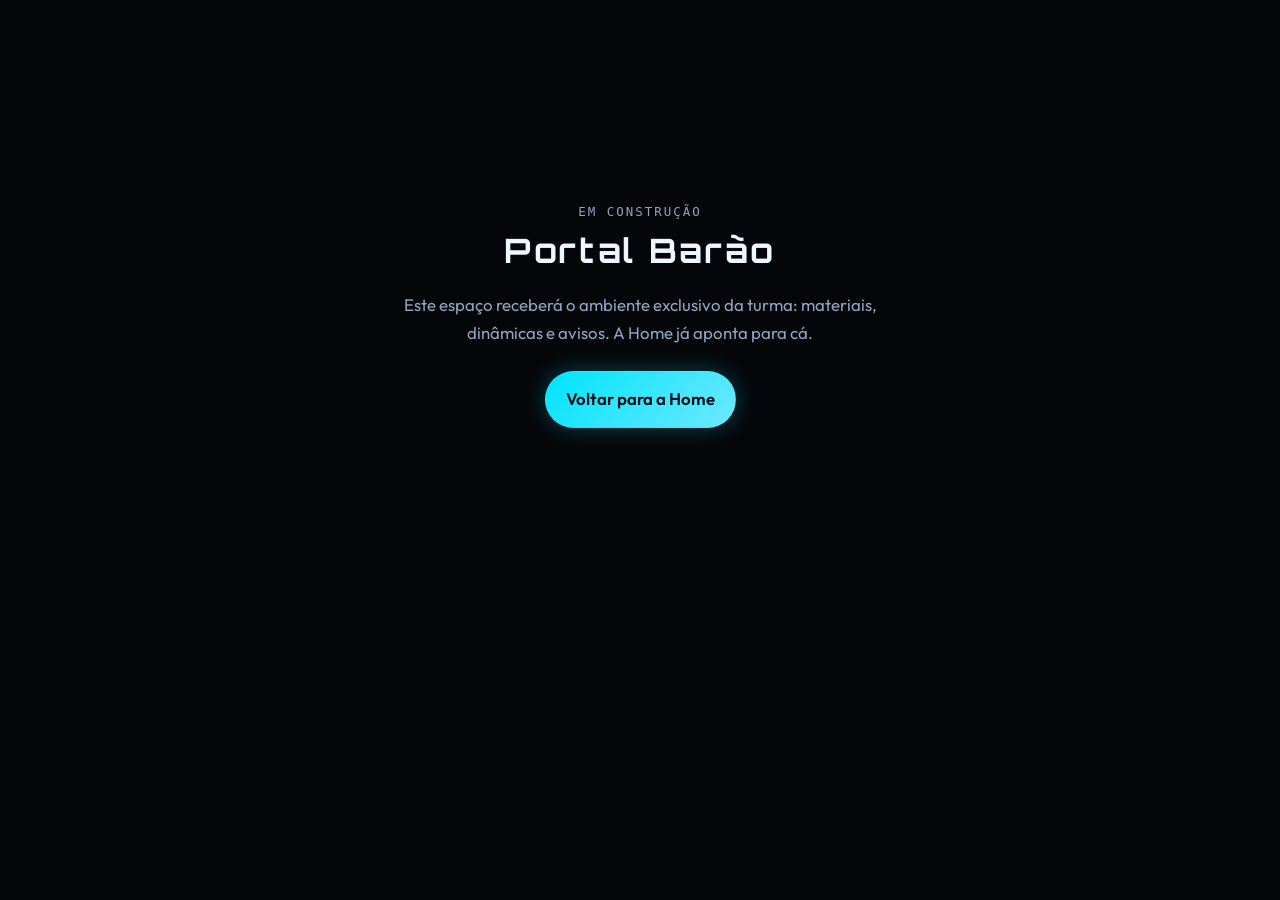
==== pages/barao/index.html @ e9cc46ac "Initial commit - Versao inicial do site" ====
<!DOCTYPE html>
<html lang="pt-BR">
  <head>
    <meta charset="UTF-8" />
    <meta name="viewport" content="width=device-width, initial-scale=1.0" />
    <meta name="theme-color" content="#05060a" />
    <title>Portal Barão — Hedigar</title>
    <link rel="preconnect" href="https://fonts.googleapis.com" />
    <link rel="preconnect" href="https://fonts.gstatic.com" crossorigin />
    <link
      href="https://fonts.googleapis.com/css2?family=Orbitron:wght@700&family=Outfit:wght@400;600&display=swap"
      rel="stylesheet"
    />
    <link rel="stylesheet" href="../../assets/css/tokens.css" />
    <link rel="stylesheet" href="../../assets/css/base.css" />
    <link rel="stylesheet" href="../../assets/css/layout.css" />
    <link rel="stylesheet" href="../../assets/css/components.css" />
    <style>
      .placeholder {
        min-height: 70vh;
        display: grid;
        place-items: center;
        text-align: center;
        padding: 4rem 0;
      }
      .placeholder h1 {
        font-family: var(--font-display);
        letter-spacing: 0.08em;
        margin-bottom: 0.8rem;
      }
      .placeholder p {
        color: var(--text-muted);
        max-width: 32rem;
        margin-inline: auto;
      }
    </style>
  </head>
  <body>
    <main class="container placeholder">
      <div>
        <p class="section-kicker">Em construção</p>
        <h1>Portal Barão</h1>
        <p>
          Este espaço receberá o ambiente exclusivo da turma: materiais, dinâmicas
          e avisos. A Home já aponta para cá.
        </p>
        <p style="margin-top: 1.5rem">
          <a class="btn btn-primary" href="../../index.html">Voltar para a Home</a>
        </p>
      </div>
    </main>
  </body>
</html>
---- assets/css/tokens.css ----
/* ============================================================
   tokens.css — Design system (cores, tipo, ritmo, elevação)
   Tema: dark mode + neon (ciano / violeta) + matemática
   ============================================================ */

:root {
  /* Superfícies */
  --bg-deep: #05060a;
  --bg-base: #080b12;
  --bg-elevated: #0e1422;
  --bg-card: rgba(14, 20, 34, 0.72);
  --bg-glass: rgba(8, 12, 22, 0.55);

  /* Texto */
  --text-primary: #eef6ff;
  --text-muted: #93a4c0;
  --text-dim: #6b7c99;

  /* Neon */
  --cyan: #00e5ff;
  --cyan-soft: rgba(0, 229, 255, 0.16);
  --violet: #b56cff;
  --violet-soft: rgba(181, 108, 255, 0.16);
  --magenta: #ff4fd8;

  /* Semânticos */
  --line: rgba(148, 185, 255, 0.14);
  --line-strong: rgba(0, 229, 255, 0.35);
  --shadow: 0 24px 60px rgba(0, 0, 0, 0.45);
  --glow-cyan: 0 0 24px rgba(0, 229, 255, 0.28);
  --glow-violet: 0 0 28px rgba(181, 108, 255, 0.28);

  /* Tipo */
  --font-display: "Orbitron", system-ui, sans-serif;
  --font-sans: "Outfit", system-ui, sans-serif;
  --font-mono: "JetBrains Mono", ui-monospace, monospace;

  /* Ritmo (mobile-first) */
  --space-1: 0.25rem;
  --space-2: 0.5rem;
  --space-3: 0.75rem;
  --space-4: 1rem;
  --space-5: 1.5rem;
  --space-6: 2rem;
  --space-7: 3rem;
  --space-8: 5rem;

  --radius-sm: 10px;
  --radius-md: 16px;
  --radius-lg: 24px;

  --header-h: 4.25rem;
  --container: 1120px;
  --ease: cubic-bezier(0.22, 1, 0.36, 1);
}

@media (prefers-reduced-motion: reduce) {
  :root {
    --ease: linear;
  }
}
---- assets/css/base.css ----
/* ============================================================
   base.css — Reset, tipografia e elementos globais
   ============================================================ */

*,
*::before,
*::after {
  box-sizing: border-box;
}

html {
  scroll-behavior: smooth;
}

body {
  margin: 0;
  min-height: 100vh;
  font-family: var(--font-sans);
  font-size: 1.05rem;
  line-height: 1.65;
  color: var(--text-primary);
  background: var(--bg-deep);
  overflow-x: hidden;
}

img,
svg {
  max-width: 100%;
  display: block;
}

a {
  color: inherit;
  text-decoration: none;
}

button {
  font: inherit;
  color: inherit;
  background: none;
  border: 0;
  cursor: pointer;
}

h1,
h2,
h3,
p,
ul,
pre {
  margin: 0;
}

ul {
  padding: 0;
  list-style: none;
}

code,
pre {
  font-family: var(--font-mono);
}

#bg-canvas {
  position: fixed;
  inset: 0;
  z-index: 0;
  width: 100%;
  height: 100%;
  pointer-events: none;
}

.page-veil {
  position: fixed;
  inset: 0;
  z-index: 1;
  pointer-events: none;
  background:
    radial-gradient(900px 480px at 12% -10%, rgba(0, 229, 255, 0.08), transparent 55%),
    radial-gradient(700px 500px at 100% 8%, rgba(181, 108, 255, 0.1), transparent 50%),
    linear-gradient(180deg, rgba(5, 6, 10, 0.2), rgba(5, 6, 10, 0.72) 70%);
}

.skip-link {
  position: absolute;
  left: 1rem;
  top: -4rem;
  z-index: 100;
  padding: 0.6rem 0.9rem;
  background: var(--cyan);
  color: #021018;
  border-radius: 8px;
  font-weight: 600;
}

.skip-link:focus {
  top: 1rem;
}

.container {
  width: min(100% - 2rem, var(--container));
  margin-inline: auto;
}
---- assets/css/layout.css ----
/* ============================================================
   layout.css — Header, seções, grids e rodapé
   ============================================================ */

.site-header,
main,
.site-footer {
  position: relative;
  z-index: 2;
}

.site-header {
  position: sticky;
  top: 0;
  z-index: 20;
  height: var(--header-h);
  backdrop-filter: blur(16px);
  background: rgba(5, 6, 10, 0.55);
  border-bottom: 1px solid transparent;
  transition: border-color 0.3s var(--ease), background 0.3s var(--ease);
}

.site-header.is-scrolled {
  border-bottom-color: var(--line);
  background: rgba(5, 6, 10, 0.82);
}

.header-inner {
  display: flex;
  align-items: center;
  justify-content: space-between;
  height: var(--header-h);
  gap: var(--space-4);
}

.brand {
  display: flex;
  align-items: center;
  gap: 0.7rem;
}

.brand-mark {
  display: grid;
  place-items: center;
  width: 2rem;
  height: 2rem;
  border-radius: 8px;
  border: 1px solid var(--line-strong);
  color: var(--cyan);
  font-family: var(--font-display);
  box-shadow: var(--glow-cyan);
}

.brand-name {
  font-family: var(--font-display);
  letter-spacing: 0.22em;
  font-size: 0.82rem;
  font-weight: 700;
}

.nav-toggle {
  width: 2.6rem;
  height: 2.6rem;
  display: flex;
  flex-direction: column;
  justify-content: center;
  align-items: center;
  gap: 5px;
  border: 1px solid var(--line);
  border-radius: 10px;
}

.nav-toggle span {
  display: block;
  width: 16px;
  height: 2px;
  background: var(--text-primary);
  transition: transform 0.25s var(--ease), opacity 0.2s;
}

.nav-toggle[aria-expanded="true"] span:nth-child(1) {
  transform: translateY(7px) rotate(45deg);
}

.nav-toggle[aria-expanded="true"] span:nth-child(2) {
  opacity: 0;
}

.nav-toggle[aria-expanded="true"] span:nth-child(3) {
  transform: translateY(-7px) rotate(-45deg);
}

.site-nav {
  position: absolute;
  left: 0;
  right: 0;
  top: var(--header-h);
  padding: 0.75rem 1rem 1.25rem;
  background: rgba(8, 11, 18, 0.96);
  border-bottom: 1px solid var(--line);
  transform: translateY(-8px);
  opacity: 0;
  pointer-events: none;
  transition: opacity 0.25s var(--ease), transform 0.25s var(--ease);
}

.site-nav.is-open {
  opacity: 1;
  transform: none;
  pointer-events: auto;
}

.nav-list {
  display: grid;
  gap: 0.35rem;
}

.nav-list a {
  display: block;
  padding: 0.7rem 0.85rem;
  border-radius: 10px;
  color: var(--text-muted);
}

.nav-list a:hover,
.nav-list a:focus-visible {
  color: var(--cyan);
  background: var(--cyan-soft);
}

.hero {
  min-height: calc(100vh - var(--header-h));
  display: grid;
  align-items: center;
  padding: var(--space-7) 0 var(--space-8);
}

.hero-grid {
  display: grid;
  gap: var(--space-7);
}

.section {
  padding: var(--space-8) 0;
}

.section-tech {
  background: linear-gradient(180deg, transparent, rgba(14, 20, 34, 0.55), transparent);
}

.section-head {
  max-width: 40rem;
  margin-bottom: var(--space-6);
}

.section-head h2 {
  font-family: var(--font-display);
  font-size: clamp(1.6rem, 4vw, 2.35rem);
  letter-spacing: 0.06em;
  margin: 0.35rem 0 0.85rem;
}

.section-kicker {
  color: var(--cyan);
  font-family: var(--font-mono);
  font-size: 0.78rem;
  letter-spacing: 0.16em;
  text-transform: uppercase;
}

.section-intro {
  color: var(--text-muted);
}

.card-grid,
.service-grid {
  display: grid;
  gap: var(--space-5);
}

.contact-wrap {
  display: grid;
  gap: var(--space-6);
}

.site-footer {
  border-top: 1px solid var(--line);
  padding: var(--space-6) 0 var(--space-5);
  background: rgba(5, 6, 10, 0.7);
}

.footer-inner {
  display: grid;
  gap: var(--space-5);
  justify-items: start;
}

.footer-brand {
  display: flex;
  gap: 0.85rem;
  align-items: center;
}

.footer-brand p,
.copyright {
  color: var(--text-dim);
  font-size: 0.92rem;
}

.social-list {
  display: flex;
  gap: 0.7rem;
}

.social-list a {
  display: grid;
  place-items: center;
  width: 2.6rem;
  height: 2.6rem;
  border-radius: 50%;
  border: 1px solid var(--line);
  color: var(--text-muted);
  transition: color 0.2s, border-color 0.2s, box-shadow 0.2s, transform 0.2s;
}

.social-list a:hover,
.social-list a:focus-visible {
  color: var(--cyan);
  border-color: var(--cyan);
  box-shadow: var(--glow-cyan);
  transform: translateY(-2px);
}

@media (min-width: 768px) {
  .nav-toggle {
    display: none;
  }

  .site-nav {
    position: static;
    padding: 0;
    background: none;
    border: 0;
    opacity: 1;
    transform: none;
    pointer-events: auto;
  }

  .nav-list {
    display: flex;
    gap: 0.2rem;
  }

  .hero-grid {
    grid-template-columns: 1.15fr 0.85fr;
    align-items: center;
  }

  .card-grid,
  .service-grid {
    grid-template-columns: repeat(3, 1fr);
  }

  .footer-inner {
    grid-template-columns: 1fr auto auto;
    align-items: center;
  }
}
---- assets/css/components.css ----
/* ============================================================
   components.css — Hero, cards, botões, painel e contato
   ============================================================ */

.eyebrow {
  display: inline-flex;
  align-items: center;
  gap: 0.55rem;
  color: var(--text-muted);
  font-family: var(--font-mono);
  font-size: 0.78rem;
  letter-spacing: 0.08em;
  text-transform: uppercase;
}

.pulse-dot {
  width: 8px;
  height: 8px;
  border-radius: 50%;
  background: var(--cyan);
  box-shadow: var(--glow-cyan);
  animation: pulse 1.8s ease-in-out infinite;
}

.hero-title {
  margin: 0.7rem 0 0.6rem;
  font-family: var(--font-display);
  font-weight: 800;
  font-size: clamp(2.6rem, 11vw, 6.4rem);
  letter-spacing: 0.08em;
  line-height: 0.95;
}

.hero-glitch {
  display: inline-block;
  position: relative;
  color: var(--text-primary);
  text-shadow:
    0 0 18px rgba(0, 229, 255, 0.35),
    0 0 40px rgba(181, 108, 255, 0.18);
}

.hero-glitch::before,
.hero-glitch::after {
  content: attr(data-text);
  position: absolute;
  inset: 0;
  pointer-events: none;
}

.hero-glitch::before {
  color: var(--cyan);
  transform: translate(2px, -1px);
  opacity: 0.45;
  mix-blend-mode: screen;
}

.hero-glitch::after {
  color: var(--magenta);
  transform: translate(-2px, 1px);
  opacity: 0.35;
  mix-blend-mode: screen;
}

.hero-subtitle {
  font-size: clamp(1.05rem, 2.4vw, 1.35rem);
  color: var(--cyan);
  font-weight: 500;
}

.hero-lead {
  margin-top: 0.85rem;
  max-width: 36rem;
  color: var(--text-muted);
}

.hero-actions {
  display: flex;
  flex-wrap: wrap;
  gap: 0.85rem;
  margin-top: 1.7rem;
}

.btn {
  display: inline-flex;
  align-items: center;
  gap: 0.55rem;
  padding: 0.85rem 1.25rem;
  border-radius: 999px;
  font-weight: 600;
  border: 1px solid transparent;
  transition: transform 0.25s var(--ease), box-shadow 0.25s var(--ease), background 0.25s;
}

.btn-primary {
  background: linear-gradient(135deg, var(--cyan), #6de8ff);
  color: #021018;
  box-shadow: var(--glow-cyan);
}

.btn-primary:hover,
.btn-primary:focus-visible {
  transform: translateY(-3px);
  box-shadow: 0 10px 28px rgba(0, 229, 255, 0.35);
}

.btn-ghost {
  border-color: var(--line);
  color: var(--text-primary);
  background: rgba(255, 255, 255, 0.02);
}

.btn-ghost:hover,
.btn-ghost:focus-visible {
  border-color: var(--violet);
  box-shadow: var(--glow-violet);
  transform: translateY(-3px);
}

.panel-frame {
  border: 1px solid var(--line);
  border-radius: var(--radius-lg);
  background: var(--bg-card);
  box-shadow: var(--shadow);
  overflow: hidden;
  backdrop-filter: blur(10px);
}

.panel-bar {
  display: flex;
  align-items: center;
  gap: 0.4rem;
  padding: 0.7rem 0.9rem;
  border-bottom: 1px solid var(--line);
}

.panel-bar span {
  width: 9px;
  height: 9px;
  border-radius: 50%;
  background: #3c4a63;
}

.panel-bar span:nth-child(1) { background: #ff5f57; }
.panel-bar span:nth-child(2) { background: #febc2e; }
.panel-bar span:nth-child(3) { background: #28c840; }

.panel-bar code {
  margin-left: auto;
  color: var(--text-dim);
  font-size: 0.72rem;
}

.panel-code {
  padding: 1.1rem 1.15rem 0.4rem;
  color: #c9d7ee;
  font-size: 0.82rem;
  line-height: 1.7;
  overflow-x: auto;
}

.tok-kw { color: var(--violet); }
.tok-str { color: var(--cyan); }

.panel-formula {
  margin: 0.6rem 1rem 1rem;
  padding: 0.7rem 0.85rem;
  border-radius: 12px;
  border: 1px dashed var(--line-strong);
  color: var(--cyan);
  font-family: var(--font-mono);
  font-size: 0.82rem;
}

.card,
.service-card {
  padding: 1.4rem 1.3rem 1.3rem;
  border-radius: var(--radius-md);
  border: 1px solid var(--line);
  background: var(--bg-card);
  backdrop-filter: blur(12px);
  box-shadow: var(--shadow);
  transition: transform 0.3s var(--ease), border-color 0.3s, box-shadow 0.3s;
}

.card:hover,
.service-card:hover {
  transform: translateY(-8px);
  border-color: var(--line-strong);
  box-shadow: var(--glow-cyan), var(--shadow);
}

.card-accent:hover {
  border-color: rgba(181, 108, 255, 0.5);
  box-shadow: var(--glow-violet), var(--shadow);
}

.card-icon,
.service-icon {
  width: 2.8rem;
  height: 2.8rem;
  display: grid;
  place-items: center;
  margin-bottom: 0.95rem;
  border-radius: 12px;
  color: var(--cyan);
  background: var(--cyan-soft);
  border: 1px solid rgba(0, 229, 255, 0.25);
}

.card h3,
.service-card h3 {
  font-family: var(--font-display);
  font-size: 1.05rem;
  letter-spacing: 0.04em;
  margin-bottom: 0.55rem;
}

.card p,
.service-card p {
  color: var(--text-muted);
  font-size: 0.98rem;
}

.card-link {
  display: inline-flex;
  align-items: center;
  gap: 0.45rem;
  margin-top: 1rem;
  color: var(--cyan);
  font-weight: 600;
}

.card-link:hover {
  gap: 0.7rem;
}

.chip {
  display: inline-block;
  margin-top: 1rem;
  padding: 0.3rem 0.65rem;
  border-radius: 999px;
  font-size: 0.75rem;
  letter-spacing: 0.06em;
  text-transform: uppercase;
  color: var(--violet);
  border: 1px solid rgba(181, 108, 255, 0.4);
  background: var(--violet-soft);
}

.service-icon {
  color: var(--violet);
  background: var(--violet-soft);
  border-color: rgba(181, 108, 255, 0.28);
  font-size: 1.15rem;
}

.trust-bar {
  margin-top: var(--space-6);
  display: grid;
  grid-template-columns: 1fr 1fr;
  gap: 1rem;
  padding: 1.2rem;
  border-radius: var(--radius-md);
  border: 1px solid var(--line);
  background: rgba(5, 8, 16, 0.7);
}

.trust-bar > div {
  display: grid;
  gap: 0.15rem;
}

.trust-value {
  font-family: var(--font-display);
  color: var(--cyan);
  font-size: 1.2rem;
}

.trust-label {
  color: var(--text-dim);
  font-size: 0.85rem;
  letter-spacing: 0.08em;
  text-transform: uppercase;
}

.mail-card {
  display: grid;
  gap: 0.35rem;
  padding: 1.5rem 1.4rem;
  border-radius: var(--radius-lg);
  border: 1px solid var(--line-strong);
  background:
    linear-gradient(135deg, rgba(0, 229, 255, 0.08), rgba(181, 108, 255, 0.08)),
    var(--bg-card);
  transition: transform 0.3s var(--ease), box-shadow 0.3s;
}

.mail-card:hover,
.mail-card:focus-visible {
  transform: translateY(-4px);
  box-shadow: var(--glow-cyan);
}

.mail-label,
.mail-hint {
  color: var(--text-dim);
  font-size: 0.82rem;
  letter-spacing: 0.08em;
  text-transform: uppercase;
}

.mail-address {
  font-family: var(--font-display);
  font-size: clamp(1.15rem, 4vw, 1.8rem);
  letter-spacing: 0.04em;
  color: var(--text-primary);
}

@media (min-width: 768px) {
  .trust-bar {
    grid-template-columns: repeat(4, 1fr);
    text-align: center;
  }
}
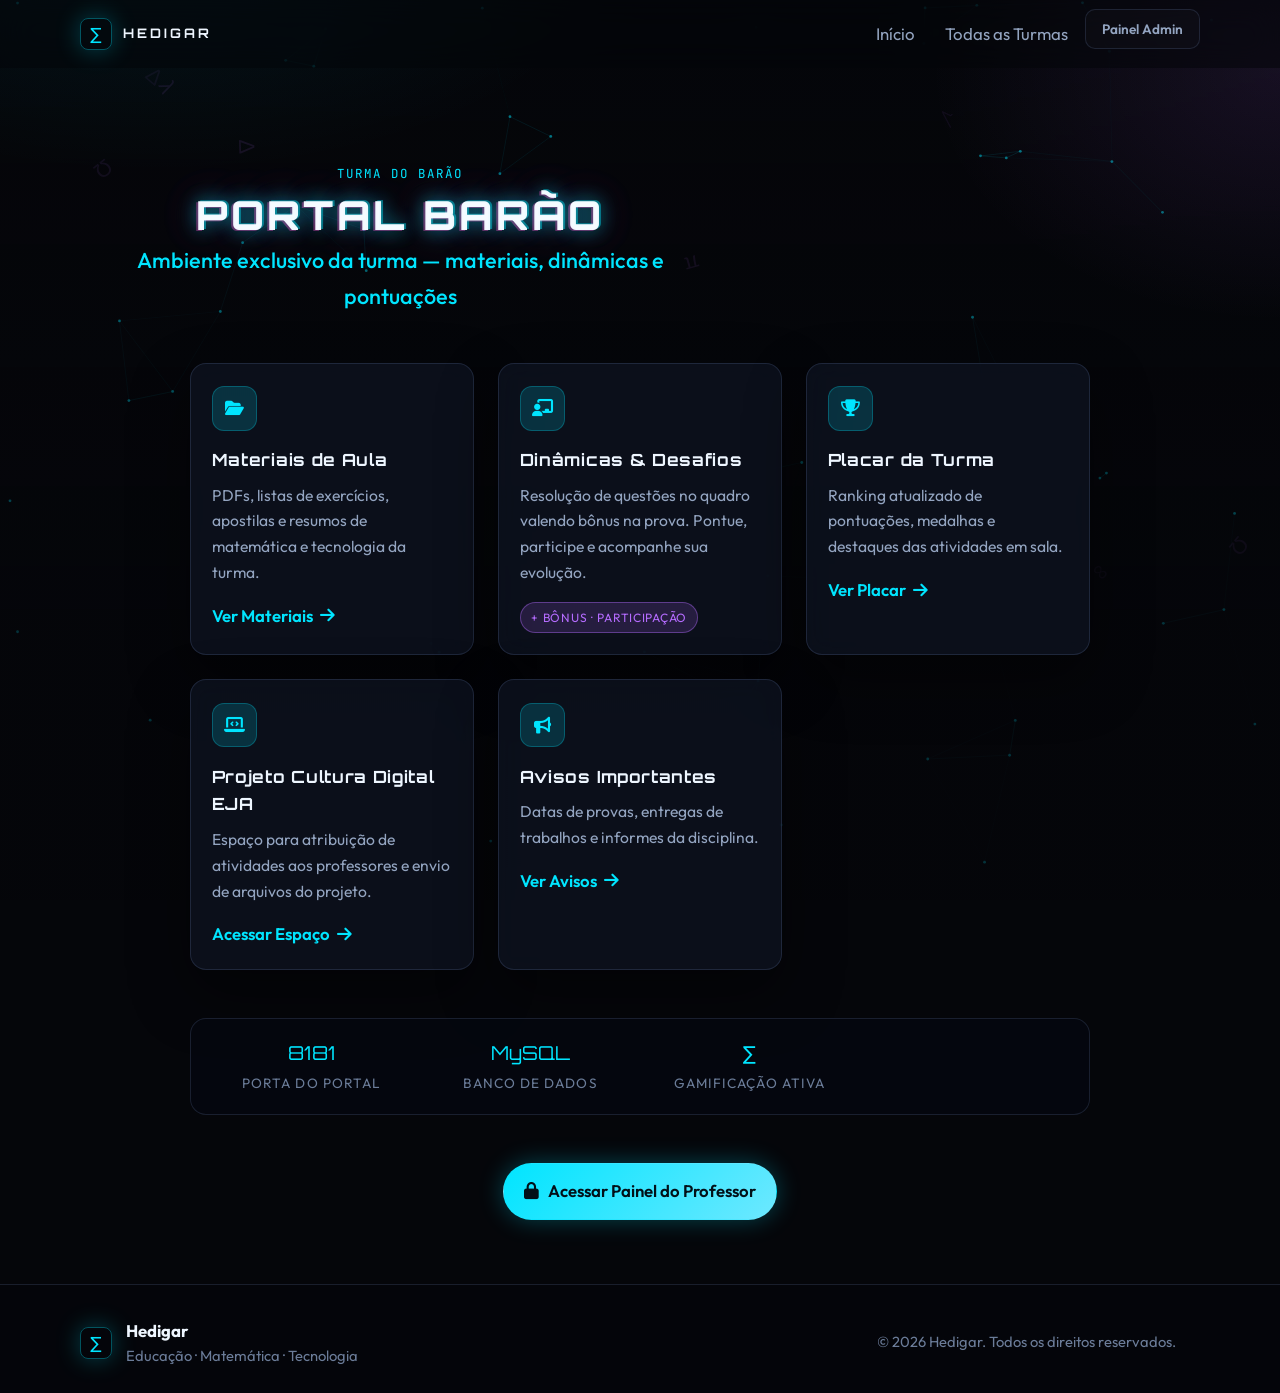
==== commit 209810ab: "feat: adiciona espaço colaborativo Cultura Digital EJA 2026 com atribuição de atividades" ====
--- a/pages/barao/index.html
+++ b/pages/barao/index.html
@@ -1,53 +1,182 @@
 <!DOCTYPE html>
 <html lang="pt-BR">
-  <head>
+<head>
     <meta charset="UTF-8" />
     <meta name="viewport" content="width=device-width, initial-scale=1.0" />
     <meta name="theme-color" content="#05060a" />
     <title>Portal Barão — Hedigar</title>
+
+    <!-- Tipografias: cyber para títulos, humanista para leitura, mono para detalhes técnicos -->
     <link rel="preconnect" href="https://fonts.googleapis.com" />
     <link rel="preconnect" href="https://fonts.gstatic.com" crossorigin />
     <link
-      href="https://fonts.googleapis.com/css2?family=Orbitron:wght@700&family=Outfit:wght@400;600&display=swap"
-      rel="stylesheet"
+        href="https://fonts.googleapis.com/css2?family=Orbitron:wght@500;700;800&family=Outfit:wght@300;400;500;600;700&family=JetBrains+Mono:wght@400;500&display=swap"
+        rel="stylesheet"
     />
+
+    <!-- Ícones minimalistas -->
+    <link
+        rel="stylesheet"
+        href="https://cdnjs.cloudflare.com/ajax/libs/font-awesome/6.5.2/css/all.min.css"
+        integrity="sha512-SnH5WK+bZxgPHs44uWIX+LLJAJ9/2PkPKZ5QiAj6Ta86w+fsb2TkcmfRyVX3pBnMFcV7oQPJkl9QevSCWr3W6A=="
+        crossorigin="anonymous"
+        referrerpolicy="no-referrer"
+    />
+
+    <!-- CSS modular: tokens → base → layout → componentes → animações -->
     <link rel="stylesheet" href="../../assets/css/tokens.css" />
     <link rel="stylesheet" href="../../assets/css/base.css" />
     <link rel="stylesheet" href="../../assets/css/layout.css" />
     <link rel="stylesheet" href="../../assets/css/components.css" />
-    <style>
-      .placeholder {
-        min-height: 70vh;
-        display: grid;
-        place-items: center;
-        text-align: center;
-        padding: 4rem 0;
-      }
-      .placeholder h1 {
-        font-family: var(--font-display);
-        letter-spacing: 0.08em;
-        margin-bottom: 0.8rem;
-      }
-      .placeholder p {
-        color: var(--text-muted);
-        max-width: 32rem;
-        margin-inline: auto;
-      }
-    </style>
-  </head>
-  <body>
-    <main class="container placeholder">
-      <div>
-        <p class="section-kicker">Em construção</p>
-        <h1>Portal Barão</h1>
-        <p>
-          Este espaço receberá o ambiente exclusivo da turma: materiais, dinâmicas
-          e avisos. A Home já aponta para cá.
-        </p>
-        <p style="margin-top: 1.5rem">
-          <a class="btn btn-primary" href="../../index.html">Voltar para a Home</a>
-        </p>
-      </div>
+    <link rel="stylesheet" href="../../assets/css/animations.css" />
+</head>
+<body>
+    <!-- Canvas de fundo: partículas conectadas + símbolos matemáticos -->
+    <canvas id="bg-canvas" aria-hidden="true"></canvas>
+    <div class="page-veil" aria-hidden="true"></div>
+
+    <a class="skip-link" href="#conteudo-barao">Pular para o conteúdo</a>
+
+    <header class="site-header" data-header>
+        <div class="container header-inner">
+            <a class="brand" href="../../index.html" aria-label="Hedigar — início">
+                <span class="brand-mark" aria-hidden="true">∑</span>
+                <span class="brand-name">HEDIGAR</span>
+            </a>
+
+            <button
+                class="nav-toggle"
+                type="button"
+                data-nav-toggle
+                aria-expanded="false"
+                aria-controls="menu-barao"
+                aria-label="Abrir menu"
+            >
+                <span></span>
+                <span></span>
+                <span></span>
+            </button>
+
+            <nav class="site-nav" id="menu-barao" data-nav>
+                <ul class="nav-list">
+                    <li><a href="../../index.html">Início</a></li>
+                    <li><a href="../../index.php">Todas as Turmas</a></li>
+                    <li><a href="../../admin/login.php" class="btn btn-ghost" style="padding:0.5rem 1rem;font-size:0.85rem;">Painel Admin</a></li>
+                </ul>
+            </nav>
+        </div>
+    </header>
+
+    <main id="conteudo-barao">
+        <section class="section" style="padding-top: 6rem; padding-bottom: 4rem;">
+            <div class="container">
+                <!-- Cabeçalho da página Barão -->
+                <header class="section-head reveal" data-reveal style="margin-bottom: 3rem; text-align: center;">
+                    <p class="section-kicker">Turma do Barão</p>
+                    <h1 class="hero-title" style="font-size: 2.5rem;">
+                        <span class="hero-glitch" data-text="PORTAL BARÃO">PORTAL BARÃO</span>
+                    </h1>
+                    <p class="hero-subtitle">Ambiente exclusivo da turma — materiais, dinâmicas e pontuações</p>
+                </header>
+
+                <!-- Grid de cards do Barão -->
+                <div class="card-grid" style="max-width: 900px; margin: 0 auto;">
+                    <article class="card reveal" data-reveal>
+                        <div class="card-icon" aria-hidden="true">
+                            <i class="fa-solid fa-folder-open"></i>
+                        </div>
+                        <h3>Materiais de Aula</h3>
+                        <p>PDFs, listas de exercícios, apostilas e resumos de matemática e tecnologia da turma.</p>
+                        <a class="card-link" href="../../turma.php?slug=barao">
+                            Ver Materiais <i class="fa-solid fa-arrow-right" aria-hidden="true"></i>
+                        </a>
+                    </article>
+
+                    <article class="card card-accent reveal" data-reveal>
+                        <div class="card-icon" aria-hidden="true">
+                            <i class="fa-solid fa-chalkboard-user"></i>
+                        </div>
+                        <h3>Dinâmicas & Desafios</h3>
+                        <p>Resolução de questões no quadro valendo bônus na prova. Pontue, participe e acompanhe sua evolução.</p>
+                        <span class="chip">+ bônus · participação</span>
+                    </article>
+
+                    <article class="card reveal" data-reveal>
+                        <div class="card-icon" aria-hidden="true">
+                            <i class="fa-solid fa-trophy"></i>
+                        </div>
+                        <h3>Placar da Turma</h3>
+                        <p>Ranking atualizado de pontuações, medalhas e destaques das atividades em sala.</p>
+                        <a class="card-link" href="../../turma.php?slug=barao">
+                            Ver Placar <i class="fa-solid fa-arrow-right" aria-hidden="true"></i>
+                        </a>
+                    </article>
+
+                    <article class="card reveal" data-reveal>
+                        <div class="card-icon" aria-hidden="true">
+                            <i class="fa-solid fa-laptop-code"></i>
+                        </div>
+                        <h3>Projeto Cultura Digital EJA</h3>
+                        <p>Espaço para atribuição de atividades aos professores e envio de arquivos do projeto.</p>
+                        <a class="card-link" href="../cultura_digital/index.php">
+                            Acessar Espaço <i class="fa-solid fa-arrow-right" aria-hidden="true"></i>
+                        </a>
+                    </article>
+
+                    <article class="card reveal" data-reveal>
+                        <div class="card-icon" aria-hidden="true">
+                            <i class="fa-solid fa-bullhorn"></i>
+                        </div>
+                        <h3>Avisos Importantes</h3>
+                        <p>Datas de provas, entregas de trabalhos e informes da disciplina.</p>
+                        <a class="card-link" href="../../turma.php?slug=barao">
+                            Ver Avisos <i class="fa-solid fa-arrow-right" aria-hidden="true"></i>
+                        </a>
+                    </article>
+                </div>
+
+                <!-- Call to action para o Admin -->
+                <div class="trust-bar reveal" data-reveal style="margin-top: 3rem; max-width: 900px; margin-left: auto; margin-right: auto;">
+                    <div>
+                        <span class="trust-value">8181</span>
+                        <span class="trust-label">Porta do Portal</span>
+                    </div>
+                    <div>
+                        <span class="trust-value">MySQL</span>
+                        <span class="trust-label">Banco de Dados</span>
+                    </div>
+                    <div>
+                        <span class="trust-value">∑</span>
+                        <span class="trust-label">Gamificação Ativa</span>
+                    </div>
+                </div>
+
+                <div class="reveal" data-reveal style="margin-top: 3rem; text-align: center;">
+                    <a class="btn btn-primary" href="../../admin/login.php">
+                        <i class="fa-solid fa-lock" aria-hidden="true"></i> Acessar Painel do Professor
+                    </a>
+                </div>
+            </div>
+        </section>
     </main>
-  </body>
-</html>
+
+    <footer class="site-footer">
+        <div class="container footer-inner">
+            <div class="footer-brand">
+                <span class="brand-mark" aria-hidden="true">∑</span>
+                <div>
+                    <strong>Hedigar</strong>
+                    <p>Educação · Matemática · Tecnologia</p>
+                </div>
+            </div>
+            <p class="copyright">
+                © <span data-year></span> Hedigar. Todos os direitos reservados.
+            </p>
+        </div>
+    </footer>
+
+    <script src="../../assets/js/background.js" defer></script>
+    <script src="../../assets/js/animations.js" defer></script>
+    <script src="../../assets/js/main.js" defer></script>
+</body>
+</html>
--- a/assets/css/animations.css
+++ b/assets/css/animations.css
@@ -0,0 +1,68 @@
+/* ============================================================
+   animations.css — Fade-in, pulso e respeito a reduced-motion
+   ============================================================ */
+
+@keyframes pulse {
+  0%,
+  100% {
+    opacity: 1;
+    transform: scale(1);
+  }
+  50% {
+    opacity: 0.45;
+    transform: scale(0.75);
+  }
+}
+
+@keyframes fadeUp {
+  from {
+    opacity: 0;
+    transform: translateY(22px);
+  }
+  to {
+    opacity: 1;
+    transform: none;
+  }
+}
+
+.reveal {
+  opacity: 0;
+  transform: translateY(22px);
+}
+
+.reveal.is-visible {
+  animation: fadeUp 0.8s var(--ease) forwards;
+}
+
+.card-grid .reveal.is-visible:nth-child(2),
+.service-grid .reveal.is-visible:nth-child(2) {
+  animation-delay: 0.08s;
+}
+
+.card-grid .reveal.is-visible:nth-child(3),
+.service-grid .reveal.is-visible:nth-child(3) {
+  animation-delay: 0.16s;
+}
+
+@media (prefers-reduced-motion: reduce) {
+  html {
+    scroll-behavior: auto;
+  }
+
+  .reveal,
+  .reveal.is-visible {
+    opacity: 1;
+    transform: none;
+    animation: none;
+  }
+
+  .pulse-dot,
+  .btn,
+  .card,
+  .service-card,
+  .mail-card,
+  .social-list a {
+    animation: none;
+    transition: none;
+  }
+}
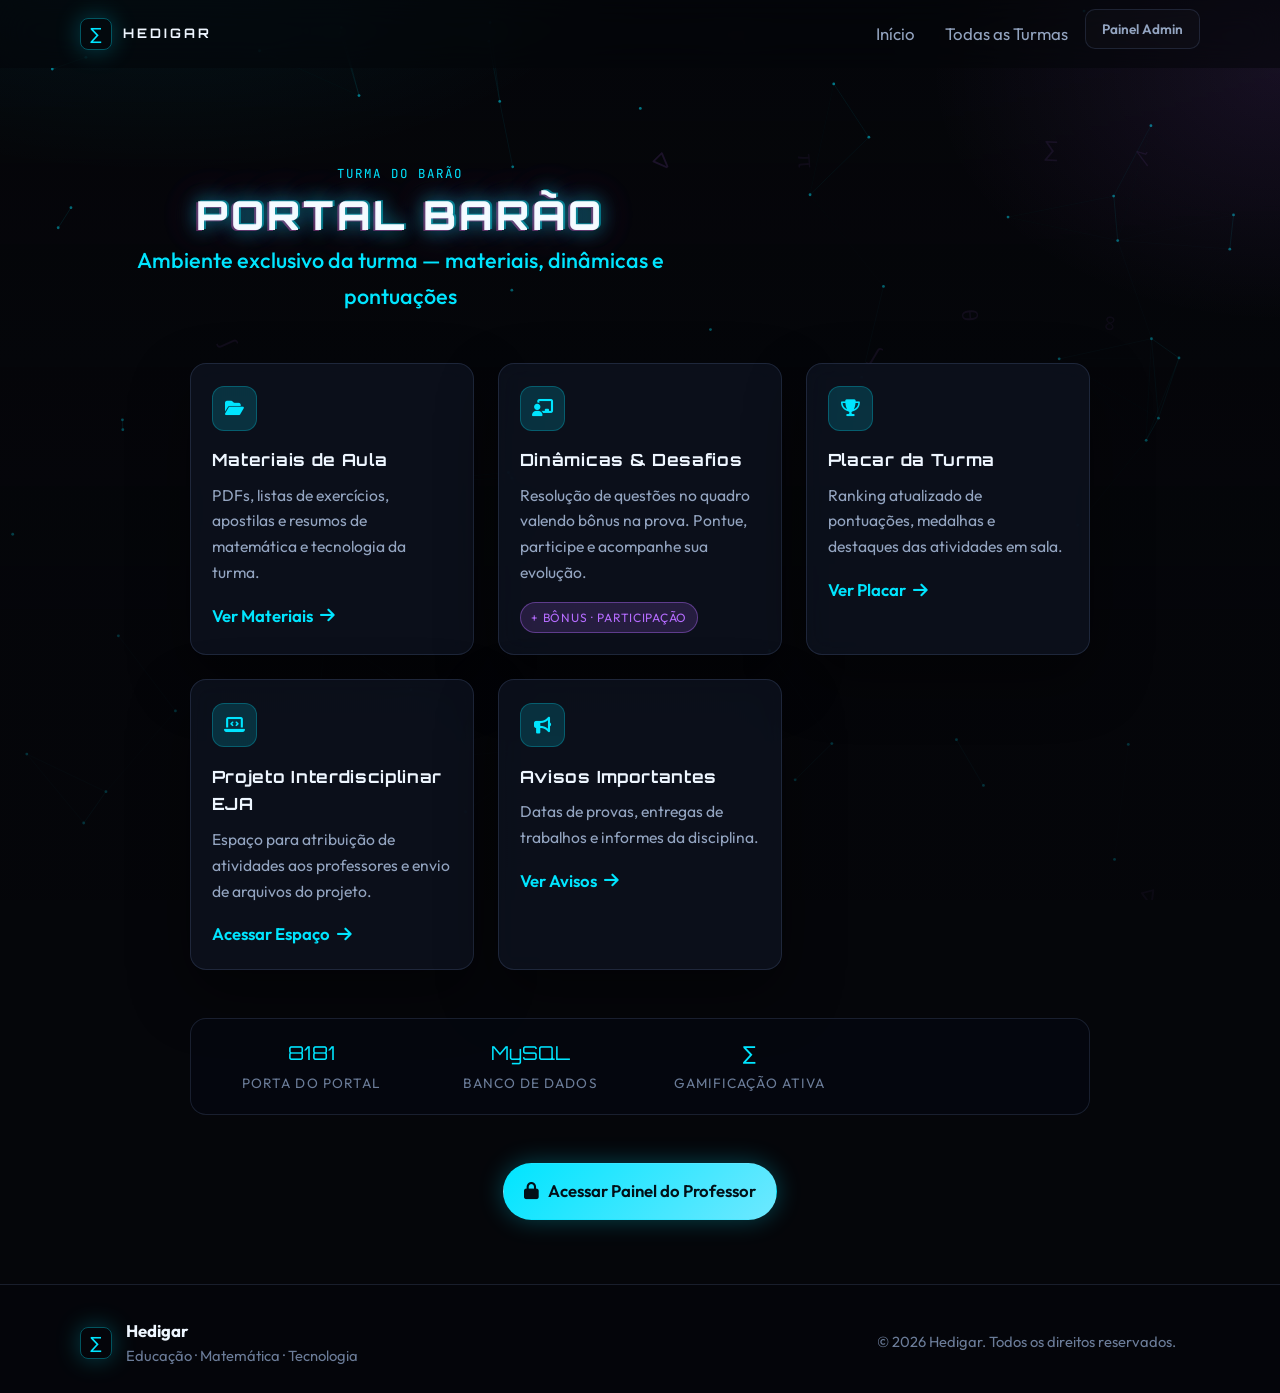
==== commit eabb6d25: "style: atualiza título principal para refletir o projeto interdisciplinar EJA" ====
--- a/pages/barao/index.html
+++ b/pages/barao/index.html
@@ -116,7 +116,7 @@
                         <div class="card-icon" aria-hidden="true">
                             <i class="fa-solid fa-laptop-code"></i>
                         </div>
-                        <h3>Projeto Cultura Digital EJA</h3>
+                        <h3>Projeto Interdisciplinar EJA</h3>
                         <p>Espaço para atribuição de atividades aos professores e envio de arquivos do projeto.</p>
                         <a class="card-link" href="../cultura_digital/index.php">
                             Acessar Espaço <i class="fa-solid fa-arrow-right" aria-hidden="true"></i>
